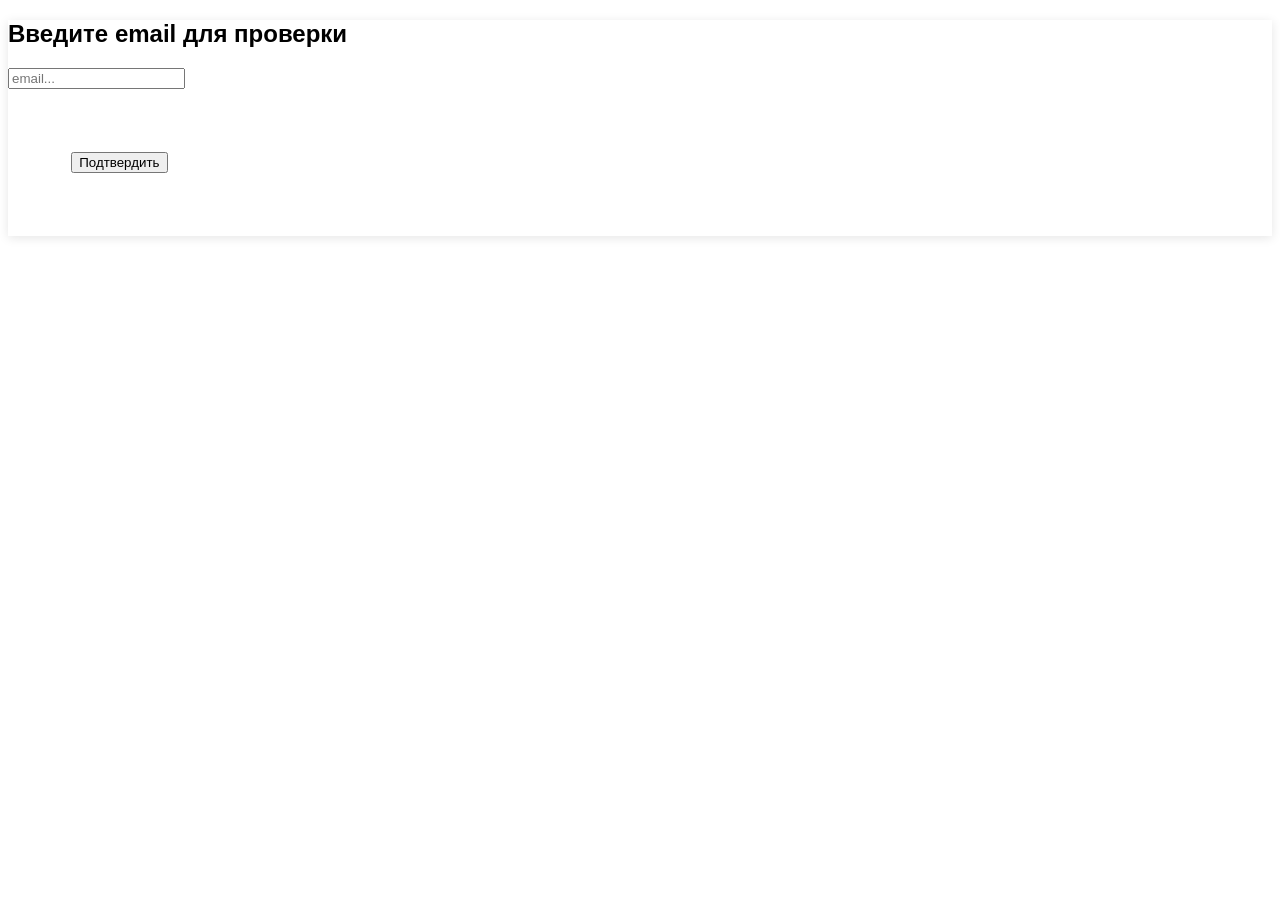
==== index.html @ 53b940dc "мяу" ====
<!DOCTYPE html>
<html lang="ru">
<head>
    <meta charset="UTF-8">
    <meta name="viewport" content="width=device-width, initial-scale=1.0">
    <link rel="stylesheet" href="style.css">
    <title>Document</title>
</head>
<body>
    <div class="container">
        <h2>Введите email для проверки</h2>

        <div class="email_form">
            <input type="email" placeholder="email..." required>
        </div>

        <button class="button_email">Подтвердить</button>
    </div>
</body>
</html>
---- style.css ----
*{
    font-family: Arial, Helvetica, sans-serif;
}
.container{
    box-shadow: 0 2px 10px rgba(0,0,0,0.1);
}

.email-form {
    display: flex;
    gap: 10%;
}

.button_email{
    margin: 5%;
}
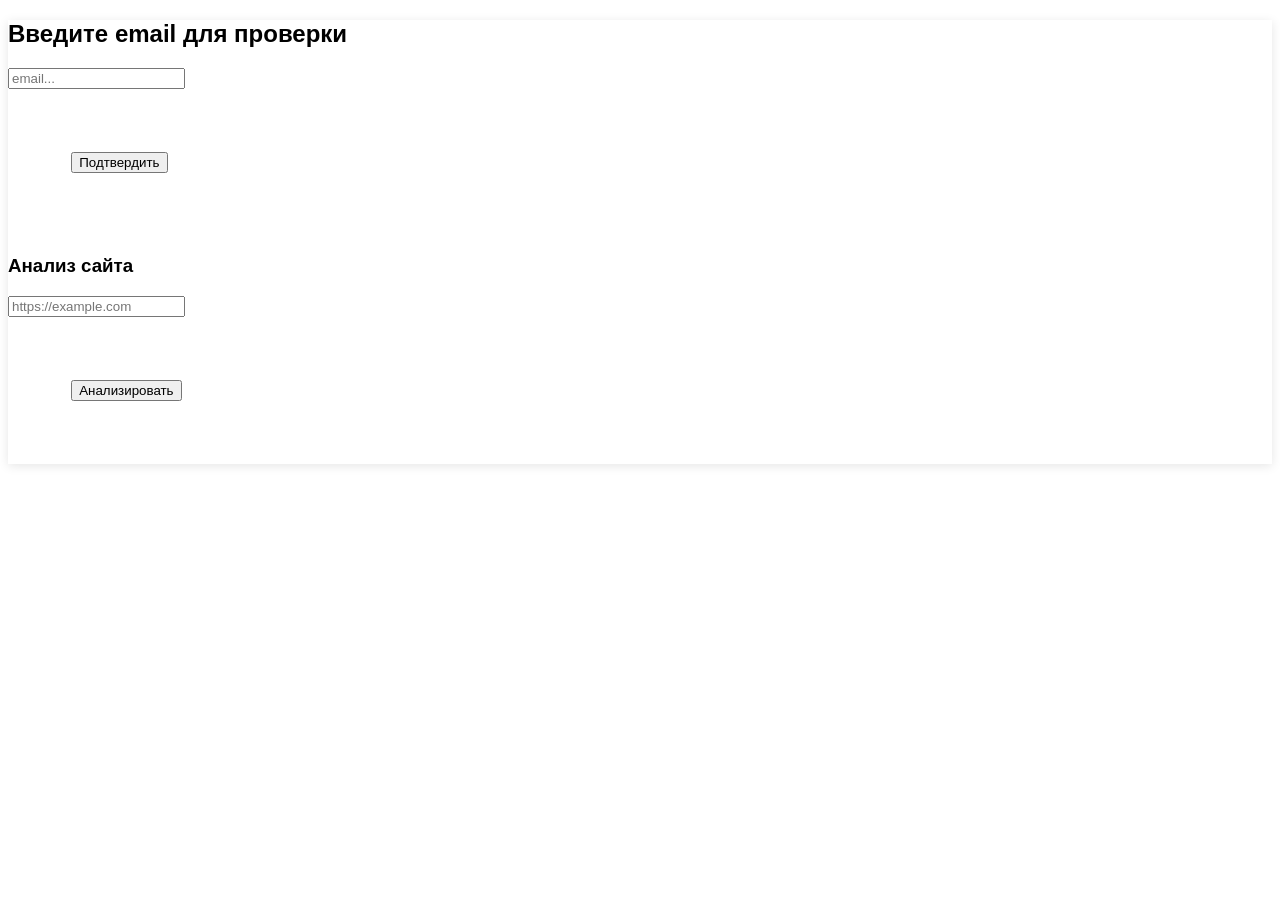
==== commit e387b117: "нейроночка" ====
--- a/index.html
+++ b/index.html
@@ -11,10 +11,24 @@
         <h2>Введите email для проверки</h2>
 
         <div class="email_form">
-            <input type="email" placeholder="email..." required>
+            <input type="email" id="emailInput" placeholder="email..." required>
         </div>
 
-        <button class="button_email">Подтвердить</button>
+        <button class="button_email" id="checkBtn">Подтвердить</button>
+
+    <div id = "result"></div>
+
+    <div class="divider"></div>
+        
+        <h3>Анализ сайта</h3>
+        <div class="input-group">
+            <input type="url" id="siteInput" placeholder="https://example.com" required>
+        </div>
+        
+        <button class="button_email" id="analyzeBtn">Анализировать</button>
+        <div id="privacyResult"></div>
     </div>
+
+    <script src="script.js"></script>
 </body>
 </html>
--- a/style.css
+++ b/style.css
@@ -12,4 +12,12 @@
 
 .button_email{
     margin: 5%;
+}
+
+#result {
+    margin-top: 15px;
+    padding: 12px;
+    border-radius: 4px;
+    display: none;
+    font-size: 13px;
 }
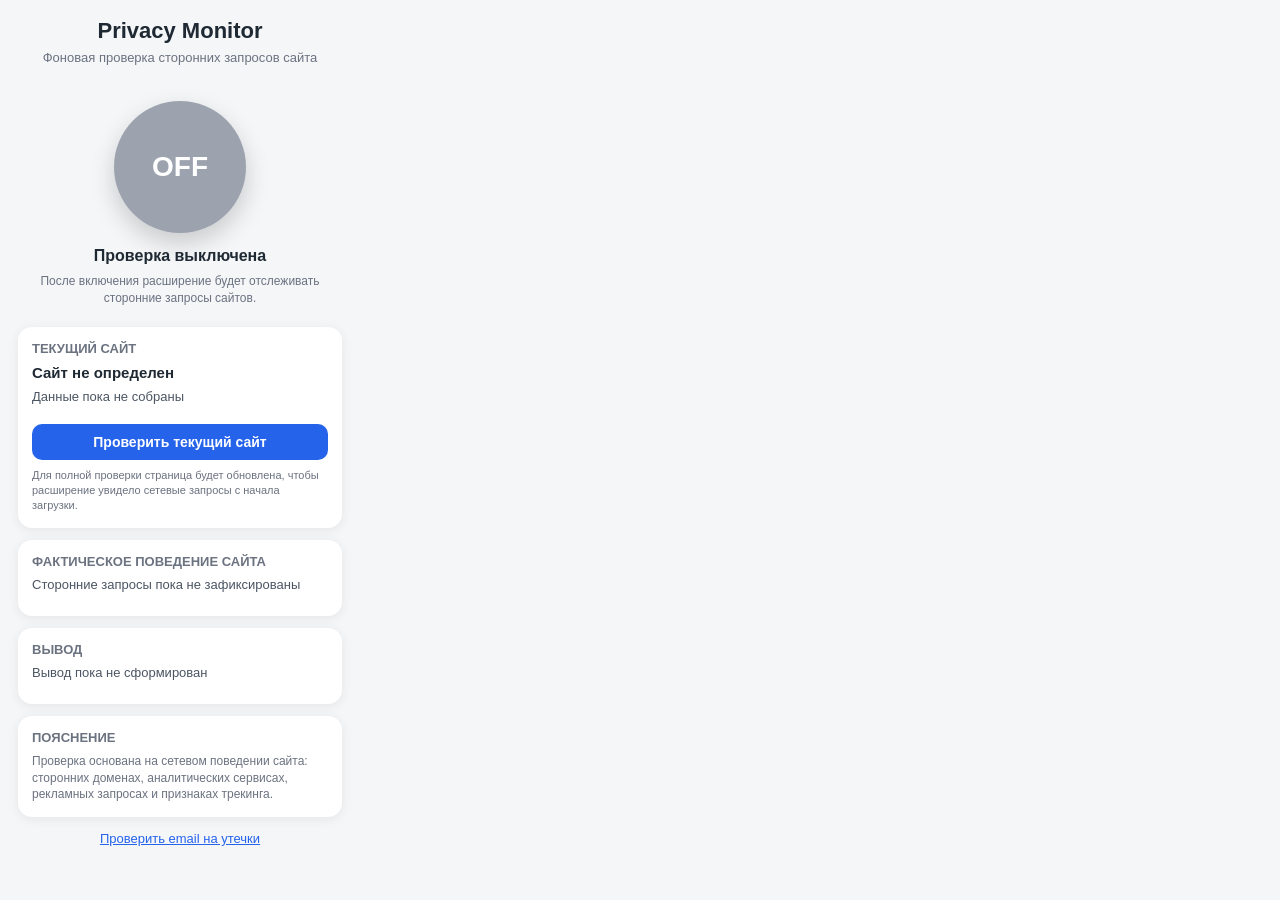
==== commit 82561bfe: "минус нейронка" ====
--- a/index.html
+++ b/index.html
@@ -1,34 +1,108 @@
 <!DOCTYPE html>
 <html lang="ru">
 <head>
-    <meta charset="UTF-8">
-    <meta name="viewport" content="width=device-width, initial-scale=1.0">
-    <link rel="stylesheet" href="style.css">
-    <title>Document</title>
+  <meta charset="UTF-8">
+  <meta name="viewport" content="width=device-width, initial-scale=1.0">
+  <title>Privacy Monitor</title>
+  <link rel="stylesheet" href="style.css">
 </head>
 <body>
-    <div class="container">
-        <h2>Введите email для проверки</h2>
+  <div class="app">
+    <header class="header">
+      <h1>Privacy Monitor</h1>
+      <p>Фоновая проверка сторонних запросов сайта</p>
+    </header>
 
-        <div class="email_form">
-            <input type="email" id="emailInput" placeholder="email..." required>
+    <main>
+      <section class="power-section">
+        <button id="toggleBtn" class="power-button off" type="button">
+          OFF
+        </button>
+
+        <div id="statusText" class="status-text">
+          Проверка выключена
         </div>
 
-        <button class="button_email" id="checkBtn">Подтвердить</button>
+        <p class="hint">
+          После включения расширение будет отслеживать сторонние запросы сайтов.
+        </p>
+      </section>
 
-    <div id = "result"></div>
+      <section class="card">
+        <div class="card-title">Текущий сайт</div>
 
-    <div class="divider"></div>
-        
-        <h3>Анализ сайта</h3>
-        <div class="input-group">
-            <input type="url" id="siteInput" placeholder="https://example.com" required>
+        <div id="currentSite" class="site-name">
+          Сайт не определен
         </div>
-        
-        <button class="button_email" id="analyzeBtn">Анализировать</button>
-        <div id="privacyResult"></div>
-    </div>
 
-    <script src="script.js"></script>
+        <div id="networkState" class="analysis-state">
+          Данные пока не собраны
+        </div>
+
+        <div id="riskBadge" class="risk-badge hidden">
+          —
+        </div>
+
+        <button id="checkCurrentSiteBtn" class="secondary-button" type="button">
+          Проверить текущий сайт
+        </button>
+
+        <p class="small-hint">
+          Для полной проверки страница будет обновлена, чтобы расширение увидело сетевые запросы с начала загрузки.
+        </p>
+      </section>
+
+      <section class="card">
+        <div class="card-title">Фактическое поведение сайта</div>
+
+        <div id="evidenceState" class="analysis-state">
+          Сторонние запросы пока не зафиксированы
+        </div>
+
+        <div id="networkStats" class="network-stats"></div>
+
+        <div id="domainsList" class="domains-list"></div>
+
+        <div id="requestsList" class="requests-list"></div>
+      </section>
+
+      <section class="card">
+        <div class="card-title">Вывод</div>
+
+        <div id="verdictState" class="analysis-state">
+          Вывод пока не сформирован
+        </div>
+
+        <div id="verdictList" class="comparison-list"></div>
+      </section>
+
+      <section class="card note-card">
+        <div class="card-title">Пояснение</div>
+        <p>
+          Проверка основана на сетевом поведении сайта: сторонних доменах, аналитических сервисах,
+          рекламных запросах и признаках трекинга.
+        </p>
+      </section>
+
+      <section class="email-section">
+        <button id="showEmailBtn" class="link-button" type="button">
+          Проверить email на утечки
+        </button>
+
+        <div id="emailPanel" class="email-panel hidden">
+          <label for="emailInput">Email</label>
+          <input type="email" id="emailInput" placeholder="example@mail.com">
+
+          <button id="checkEmailBtn" class="secondary-button" type="button">
+            Проверить email
+          </button>
+
+          <div id="emailResult" class="email-result"></div>
+        </div>
+      </section>
+    </main>
+  </div>
+
+  <script src="script.js"></script>
 </body>
 </html>
--- a/style.css
+++ b/style.css
@@ -1,23 +1,478 @@
-*{
-    font-family: Arial, Helvetica, sans-serif;
-}
-.container{
-    box-shadow: 0 2px 10px rgba(0,0,0,0.1);
-}
-
-.email-form {
-    display: flex;
-    gap: 10%;
-}
-
-.button_email{
-    margin: 5%;
-}
-
-#result {
-    margin-top: 15px;
-    padding: 12px;
-    border-radius: 4px;
-    display: none;
-    font-size: 13px;
-}+* {
+  box-sizing: border-box;
+  font-family: Arial, Helvetica, sans-serif;
+}
+
+body {
+  margin: 0;
+  width: 360px;
+  min-height: 520px;
+  background: #f4f6f8;
+  color: #1f2933;
+}
+
+.app {
+  padding: 18px;
+}
+
+.header {
+  text-align: center;
+  margin-bottom: 18px;
+}
+
+.header h1 {
+  margin: 0;
+  font-size: 22px;
+  font-weight: 700;
+}
+
+.header p {
+  margin: 6px 0 0;
+  font-size: 13px;
+  color: #6b7280;
+}
+
+.power-section {
+  display: flex;
+  flex-direction: column;
+  align-items: center;
+  padding: 18px 0 20px;
+}
+
+.power-button {
+  width: 132px;
+  height: 132px;
+  border-radius: 50%;
+  border: none;
+  cursor: pointer;
+  color: white;
+  font-size: 28px;
+  font-weight: 700;
+  box-shadow: 0 10px 24px rgba(0, 0, 0, 0.18);
+  transition: 0.2s ease;
+}
+
+.power-button.off {
+  background: #9ca3af;
+}
+
+.power-button.on {
+  background: #16a34a;
+}
+
+.power-button:hover {
+  transform: scale(1.03);
+}
+
+.status-text {
+  margin-top: 14px;
+  font-size: 16px;
+  font-weight: 700;
+}
+
+.hint {
+  max-width: 290px;
+  margin: 8px 0 0;
+  text-align: center;
+  color: #6b7280;
+  font-size: 12px;
+  line-height: 1.4;
+}
+
+.card {
+  background: white;
+  border-radius: 14px;
+  padding: 14px;
+  margin-bottom: 12px;
+  box-shadow: 0 2px 12px rgba(0, 0, 0, 0.07);
+}
+
+.card-title {
+  font-size: 13px;
+  font-weight: 700;
+  color: #6b7280;
+  margin-bottom: 8px;
+  text-transform: uppercase;
+}
+
+.site-name {
+  font-size: 15px;
+  font-weight: 700;
+  word-break: break-word;
+  margin-bottom: 8px;
+}
+
+.analysis-state {
+  font-size: 13px;
+  color: #4b5563;
+  margin-bottom: 10px;
+}
+
+.risk-badge {
+  display: inline-block;
+  padding: 6px 10px;
+  border-radius: 999px;
+  font-size: 12px;
+  font-weight: 700;
+  margin-bottom: 10px;
+}
+
+.risk-low {
+  background: #dcfce7;
+  color: #166534;
+}
+
+.risk-medium {
+  background: #fef3c7;
+  color: #92400e;
+}
+
+.risk-high {
+  background: #fee2e2;
+  color: #991b1b;
+}
+
+.risk-unknown {
+  background: #e5e7eb;
+  color: #374151;
+}
+
+.hidden {
+  display: none;
+}
+
+.summary-list {
+  margin-top: 8px;
+  font-size: 13px;
+  line-height: 1.4;
+}
+
+.summary-item {
+  padding: 6px 0;
+  border-top: 1px solid #edf0f2;
+}
+
+.categories-list {
+  margin-top: 8px;
+}
+
+.category-item {
+  display: flex;
+  justify-content: space-between;
+  gap: 8px;
+  padding: 7px 0;
+  border-top: 1px solid #edf0f2;
+  font-size: 13px;
+}
+
+.category-name {
+  color: #374151;
+}
+
+.category-confidence {
+  color: #6b7280;
+  white-space: nowrap;
+}
+
+.secondary-button {
+  width: 100%;
+  border: none;
+  border-radius: 10px;
+  padding: 10px 12px;
+  margin-top: 10px;
+  background: #2563eb;
+  color: white;
+  font-size: 14px;
+  font-weight: 700;
+  cursor: pointer;
+}
+
+.secondary-button:hover {
+  background: #1d4ed8;
+}
+
+.secondary-button:disabled {
+  background: #9ca3af;
+  cursor: not-allowed;
+}
+
+.note-card p {
+  margin: 0;
+  font-size: 12px;
+  color: #6b7280;
+  line-height: 1.4;
+}
+
+.email-section {
+  text-align: center;
+}
+
+.link-button {
+  border: none;
+  background: none;
+  color: #2563eb;
+  font-size: 13px;
+  cursor: pointer;
+  text-decoration: underline;
+}
+
+.email-panel {
+  margin-top: 12px;
+  background: white;
+  border-radius: 14px;
+  padding: 14px;
+  text-align: left;
+  box-shadow: 0 2px 12px rgba(0, 0, 0, 0.07);
+}
+
+.email-panel label {
+  display: block;
+  font-size: 13px;
+  font-weight: 700;
+  margin-bottom: 6px;
+}
+
+.email-panel input {
+  width: 100%;
+  padding: 10px;
+  border: 1px solid #d1d5db;
+  border-radius: 10px;
+  font-size: 14px;
+}
+
+.email-result {
+  margin-top: 10px;
+  font-size: 13px;
+  line-height: 1.4;
+}
+
+.error {
+  color: #991b1b;
+}
+
+.success {
+  color: #166534;
+}
+
+.warning {
+  color: #92400e;
+}
+
+.small-hint {
+  margin: 8px 0 0;
+  color: #6b7280;
+  font-size: 11px;
+  line-height: 1.4;
+}
+
+.network-stats {
+  display: grid;
+  grid-template-columns: 1fr 1fr;
+  gap: 8px;
+  margin-top: 10px;
+}
+
+.network-stat-item {
+  background: #f8fafc;
+  border-radius: 10px;
+  padding: 8px;
+  font-size: 12px;
+  display: flex;
+  justify-content: space-between;
+  gap: 8px;
+}
+
+.network-stat-item span {
+  color: #6b7280;
+}
+
+.network-stat-item strong {
+  color: #111827;
+}
+
+.small-title {
+  margin-top: 12px;
+  margin-bottom: 6px;
+  font-size: 12px;
+  font-weight: 700;
+  color: #6b7280;
+  text-transform: uppercase;
+}
+
+.domain-item {
+  display: flex;
+  justify-content: space-between;
+  gap: 8px;
+  padding: 8px 0;
+  border-top: 1px solid #edf0f2;
+  font-size: 13px;
+}
+
+.domain-item div {
+  display: flex;
+  flex-direction: column;
+  gap: 2px;
+  min-width: 0;
+}
+
+.domain-item strong {
+  color: #111827;
+  word-break: break-word;
+}
+
+.domain-item span {
+  color: #6b7280;
+  font-size: 12px;
+}
+
+.domain-item b {
+  color: #111827;
+  white-space: nowrap;
+}
+
+.request-item {
+  padding: 8px 0;
+  border-top: 1px solid #edf0f2;
+}
+
+.request-main {
+  font-size: 13px;
+  font-weight: 700;
+  color: #111827;
+}
+
+.request-meta {
+  margin-top: 2px;
+  font-size: 12px;
+  color: #6b7280;
+}
+
+.request-url {
+  margin-top: 4px;
+  font-size: 11px;
+  color: #6b7280;
+  word-break: break-word;
+}
+
+.comparison-list {
+  margin-top: 10px;
+}
+
+.comparison-item {
+  border-radius: 12px;
+  padding: 10px;
+  margin-top: 8px;
+  font-size: 13px;
+  line-height: 1.4;
+  border: 1px solid transparent;
+}
+
+.comparison-title {
+  font-weight: 700;
+  margin-bottom: 4px;
+}
+
+.comparison-text {
+  color: #4b5563;
+}
+
+.comparison-good {
+  background: #f0fdf4;
+  border-color: #bbf7d0;
+}
+
+.comparison-good .comparison-title {
+  color: #166534;
+}
+
+.comparison-warning {
+  background: #fffbeb;
+  border-color: #fde68a;
+}
+
+.comparison-warning .comparison-title {
+  color: #92400e;
+}
+
+.comparison-danger {
+  background: #fef2f2;
+  border-color: #fecaca;
+}
+
+.comparison-danger .comparison-title {
+  color: #991b1b;
+}
+
+.comparison-neutral {
+  background: #f8fafc;
+  border-color: #e5e7eb;
+}
+
+.comparison-neutral .comparison-title {
+  color: #374151;
+}
+
+.policy-url {
+  margin-top: 10px;
+  font-size: 12px;
+  word-break: break-word;
+}
+
+.policy-source {
+  padding-top: 8px;
+  border-top: 1px solid #edf0f2;
+}
+
+.policy-source-label {
+  margin-bottom: 4px;
+  color: #6b7280;
+  font-size: 12px;
+  font-weight: 700;
+}
+
+.policy-source a {
+  color: #2563eb;
+  text-decoration: underline;
+}
+
+.email-leak-summary {
+  margin-bottom: 8px;
+}
+
+.email-leak-fields {
+  margin-top: 8px;
+  padding-top: 8px;
+  border-top: 1px solid #f0d98c;
+}
+
+.email-leak-sources {
+  margin-top: 10px;
+  padding-top: 8px;
+  border-top: 1px solid #f0d98c;
+}
+
+.email-source-item {
+  margin-top: 8px;
+  padding: 8px;
+  border-radius: 10px;
+  background: #fff7d6;
+  border: 1px solid #fde68a;
+}
+
+.email-source-name {
+  font-weight: 700;
+  color: #92400e;
+  font-size: 13px;
+}
+
+.email-source-meta {
+  margin-top: 3px;
+  color: #6b7280;
+  font-size: 12px;
+}
+
+.email-source-fields {
+  margin-top: 3px;
+  color: #4b5563;
+  font-size: 12px;
+}
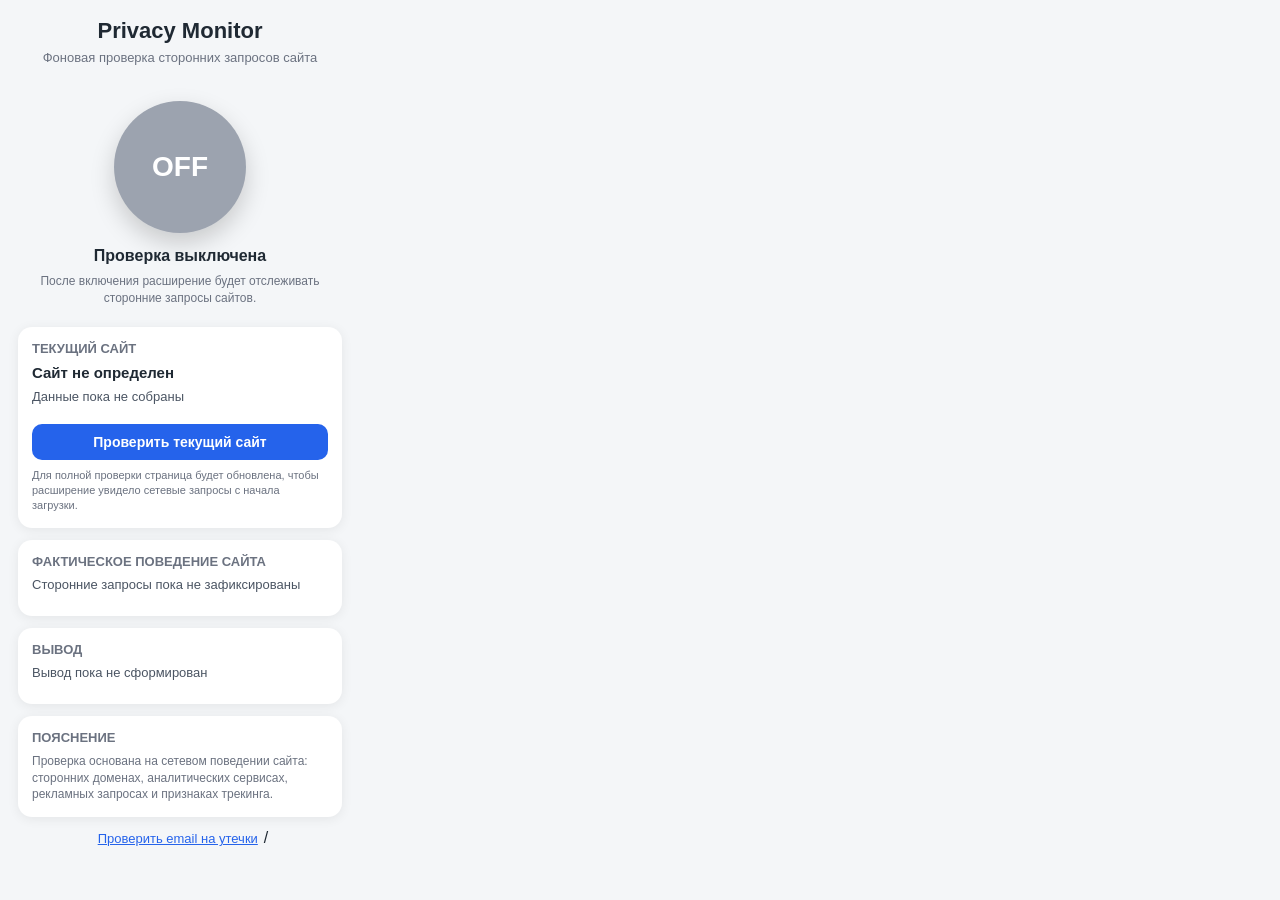
==== commit 24c6ee77: "работает" ====
--- a/index.html
+++ b/index.html
@@ -87,7 +87,7 @@
       <section class="email-section">
         <button id="showEmailBtn" class="link-button" type="button">
           Проверить email на утечки
-        </button>
+        </button>/
 
         <div id="emailPanel" class="email-panel hidden">
           <label for="emailInput">Email</label>
--- a/style.css
+++ b/style.css
@@ -412,29 +412,6 @@
   color: #374151;
 }
 
-.policy-url {
-  margin-top: 10px;
-  font-size: 12px;
-  word-break: break-word;
-}
-
-.policy-source {
-  padding-top: 8px;
-  border-top: 1px solid #edf0f2;
-}
-
-.policy-source-label {
-  margin-bottom: 4px;
-  color: #6b7280;
-  font-size: 12px;
-  font-weight: 700;
-}
-
-.policy-source a {
-  color: #2563eb;
-  text-decoration: underline;
-}
-
 .email-leak-summary {
   margin-bottom: 8px;
 }
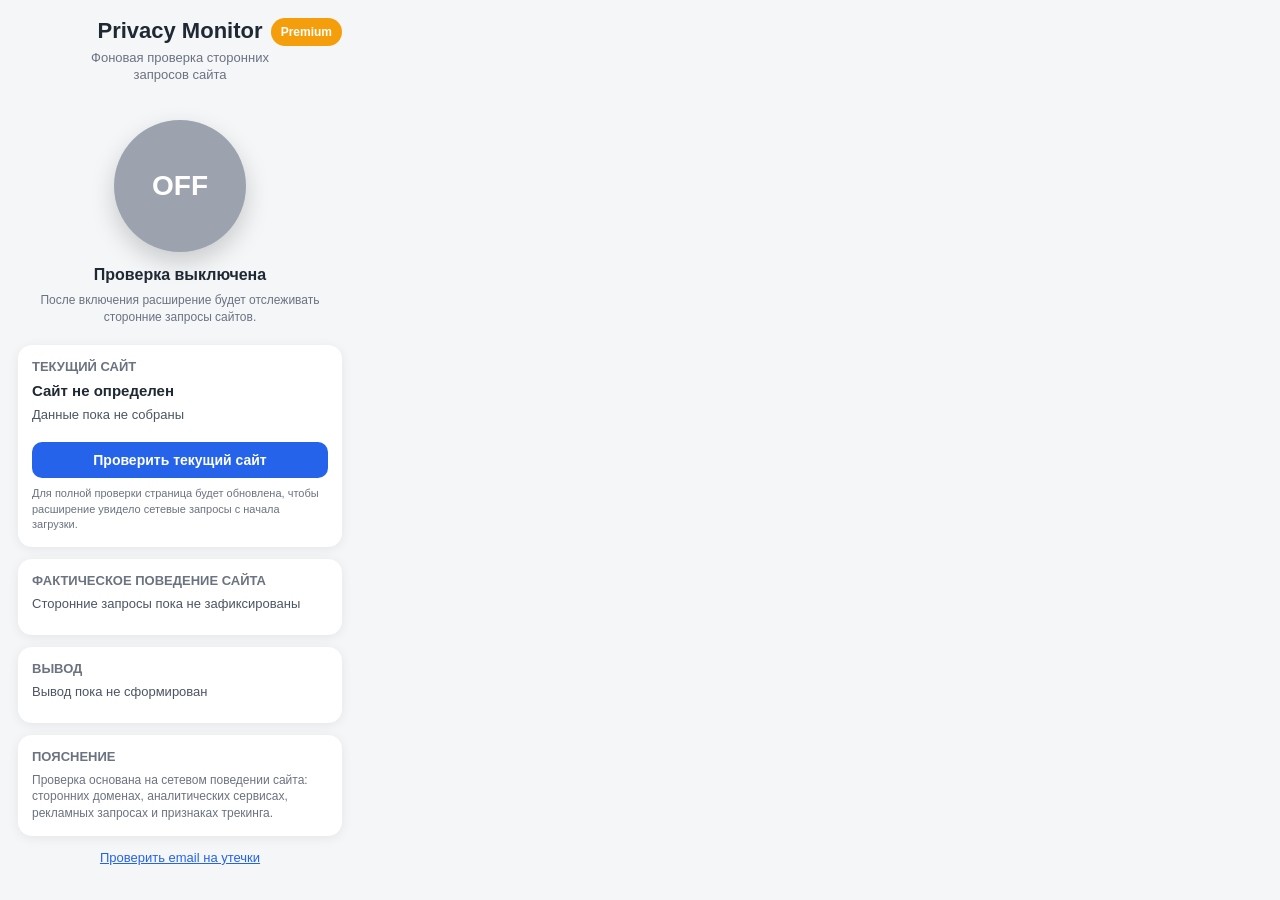
==== commit 6d156ff1: "регистрация работает ура" ====
--- a/index.html
+++ b/index.html
@@ -6,13 +6,26 @@
   <title>Privacy Monitor</title>
   <link rel="stylesheet" href="style.css">
 </head>
-<body>
+<body class="popup-body">
   <div class="app">
-    <header class="header">
-      <h1>Privacy Monitor</h1>
-      <p>Фоновая проверка сторонних запросов сайта</p>
-    </header>
+  <header class="header">
+  <div class="header-title">
+    <h1>Privacy Monitor</h1>
+    <p>Фоновая проверка сторонних запросов сайта</p>
+  </div>
 
+  <div class="header-actions">
+    <button id="premiumBtn" class="premium-button" type="button">
+      Premium
+    </button>
+
+    <button id="logoutBtn" class="logout-button hidden" type="button">
+      Выйти
+    </button>
+  </div>
+</header>
+
+  
     <main>
       <section class="power-section">
         <button id="toggleBtn" class="power-button off" type="button">
@@ -52,7 +65,14 @@
         </p>
       </section>
 
-      <section class="card">
+      <section class="card hidden" id="premiumLockCard">
+        <div class="card-title">Фактическое поведение сайта</div>
+        <p class="small-hint">
+          Подробные сетевые данные доступны пользователям с Premium.
+        </p>
+    </section>
+
+      <section class="card" id="evidenceCard">
         <div class="card-title">Фактическое поведение сайта</div>
 
         <div id="evidenceState" class="analysis-state">
@@ -66,7 +86,7 @@
         <div id="requestsList" class="requests-list"></div>
       </section>
 
-      <section class="card">
+      <section class="card" id="verdictCard">
         <div class="card-title">Вывод</div>
 
         <div id="verdictState" class="analysis-state">
@@ -87,7 +107,7 @@
       <section class="email-section">
         <button id="showEmailBtn" class="link-button" type="button">
           Проверить email на утечки
-        </button>/
+        </button>
 
         <div id="emailPanel" class="email-panel hidden">
           <label for="emailInput">Email</label>
--- a/style.css
+++ b/style.css
@@ -5,19 +5,68 @@
 
 body {
   margin: 0;
+  background: #f4f6f8;
+  color: #1f2933;
+}
+
+.popup-body {
   width: 360px;
   min-height: 520px;
+}
+
+.auth-body {
+  width: 100%;
+  min-height: 100vh;
+}
+
+.auth-page {
+  min-height: 100vh;
+  padding: 24px;
   background: #f4f6f8;
-  color: #1f2933;
+  display: flex;
+  align-items: center;
+  justify-content: center;
+}
+
+.auth-page-card {
+  width: 360px;
+  max-width: 100%;
+  background: white;
+  border-radius: 16px;
+  padding: 18px;
+  box-shadow: 0 2px 12px rgba(0, 0, 0, 0.07);
+}
+
+.auth-page-card h1 {
+  margin: 0;
+  font-size: 24px;
+  text-align: center;
+}
+
+.auth-page-subtitle {
+  margin: 8px 0 14px;
+  font-size: 13px;
+  color: #6b7280;
+  line-height: 1.4;
+  text-align: center;
 }
 
 .app {
+  width: 360px;
+  min-height: 520px;
   padding: 18px;
 }
 
 .header {
+  position: relative;
   text-align: center;
   margin-bottom: 18px;
+  min-height: 58px;
+}
+
+.header-title {
+  max-width: 230px;
+  margin: 0 auto;
 }
 
 .header h1 {
@@ -30,6 +79,17 @@
   margin: 6px 0 0;
   font-size: 13px;
   color: #6b7280;
+  line-height: 1.3;
+}
+
+.header-actions {
+  position: absolute;
+  top: 0;
+  right: 0;
+  display: flex;
+  flex-direction: column;
+  gap: 6px;
+  align-items: flex-end;
 }
 
 .power-section {
@@ -453,3 +513,81 @@
   color: #4b5563;
   font-size: 12px;
 }
+
+
+.header-actions {
+  display: flex;
+  flex-direction: column;
+  gap: 6px;
+  align-items: flex-end;
+}
+
+.logout-button {
+  border: none;
+  background: none;
+  color: #6b7280;
+  font-size: 12px;
+  cursor: pointer;
+  text-decoration: underline;
+}
+
+.premium-button {
+  border: none;
+  border-radius: 999px;
+  padding: 7px 10px;
+  background: #f59e0b;
+  color: white;
+  font-size: 12px;
+  font-weight: 700;
+  cursor: pointer;
+  white-space: nowrap;
+}
+
+.auth-input {
+  width: 100%;
+  padding: 10px;
+  margin-top: 8px;
+  border: 1px solid #d1d5db;
+  border-radius: 10px;
+  font-size: 14px;
+}
+
+.premium-button.premium-active {
+  background: #16a34a;
+}
+
+.modal {
+  position: fixed;
+  inset: 0;
+  background: rgba(15, 23, 42, 0.45);
+  z-index: 1000;
+  display: flex;
+  align-items: center;
+  justify-content: center;
+  padding: 18px;
+}
+
+.modal.hidden {
+  display: none;
+}
+
+.modal-content {
+  position: relative;
+  width: 100%;
+  background: white;
+  border-radius: 14px;
+  padding: 16px;
+  box-shadow: 0 12px 30px rgba(0, 0, 0, 0.2);
+}
+
+.modal-close {
+  position: absolute;
+  top: 8px;
+  right: 10px;
+  border: none;
+  background: transparent;
+  font-size: 22px;
+  line-height: 1;
+  cursor: pointer;
+  color: #6b7280;
+}
